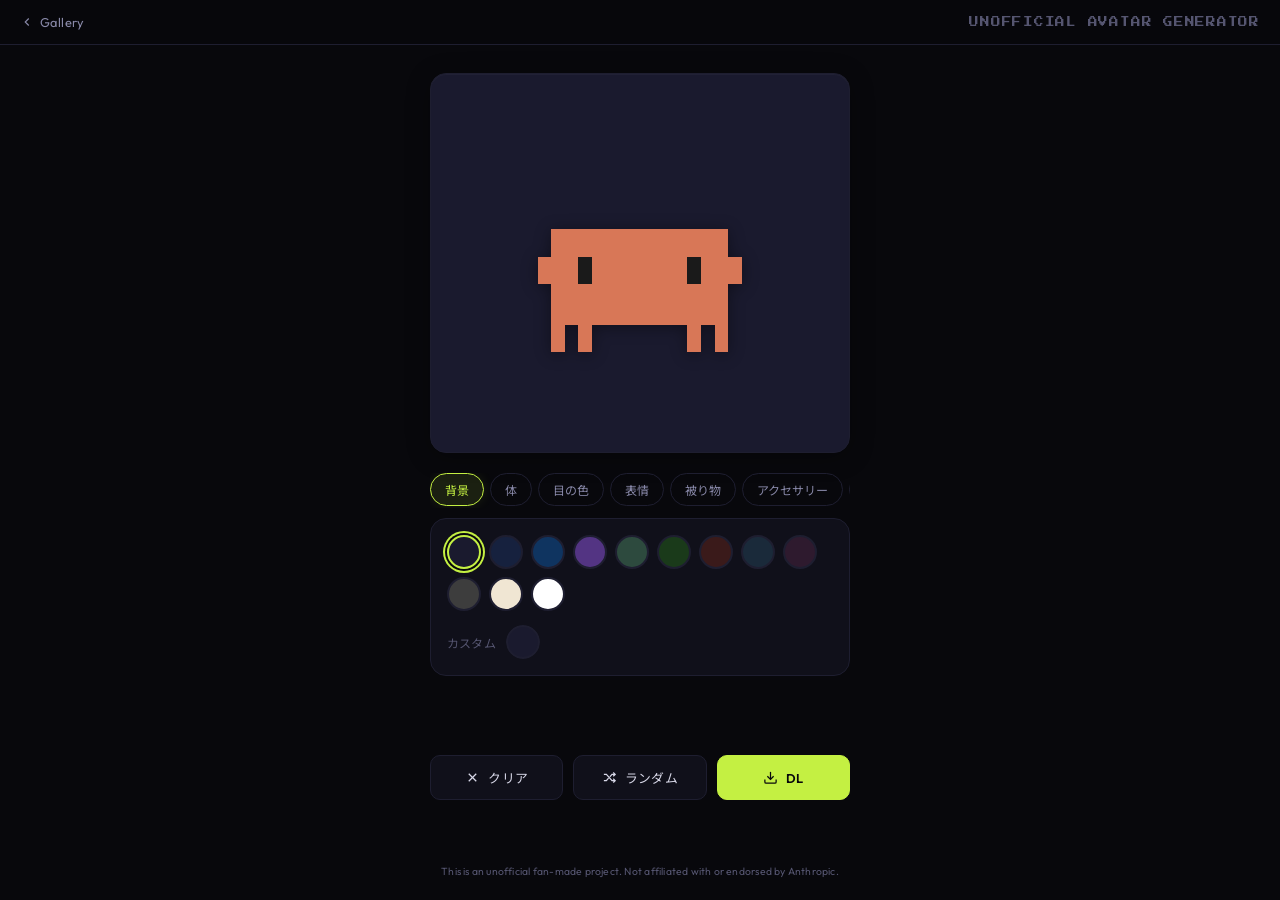
==== avatar-generator/index.html @ 3f7c80bf "refactor: ディレクトリ名を claude-avatar → avatar-generator に変更 商標リスク軽減のためURLパスからもClaude名称を除去。 ダウンロードファイル名も " ====
<!DOCTYPE html>
<html lang="ja">
<head>
<meta charset="UTF-8">
<meta name="viewport" content="width=device-width,initial-scale=1,maximum-scale=1,user-scalable=no">
<title>Unofficial Avatar Generator</title>
<link rel="preconnect" href="https://fonts.googleapis.com">
<link rel="preconnect" href="https://fonts.gstatic.com" crossorigin>
<link href="https://fonts.googleapis.com/css2?family=Outfit:wght@300;400;600&family=Noto+Sans+JP:wght@400;600&family=Press+Start+2P&display=swap" rel="stylesheet">
<link rel="stylesheet" href="./assets/css/avatar.css">
</head>
<body>

<header class="header">
  <a href="../" class="header__back">
    <svg viewBox="0 0 24 24"><path d="M15 18l-6-6 6-6"/></svg>
    Gallery
  </a>
  <span class="header__title">UNOFFICIAL AVATAR GENERATOR</span>
</header>

<main class="main">
  <!-- プレビュー -->
  <div class="preview" id="preview"></div>

  <!-- カスタマイズパネル -->
  <div class="panel">
    <div class="panel__tabs" id="panel-tabs"></div>
    <div class="panel__options" id="panel-options"></div>
  </div>

  <!-- アクションボタン -->
  <div class="actions">
    <button class="btn" id="btn-clear">
      <svg width="15" height="15" viewBox="0 0 24 24" fill="none" stroke="currentColor" stroke-width="2"><path d="M18 6L6 18"/><path d="M6 6l12 12"/></svg>
      クリア
    </button>
    <button class="btn" id="btn-random">
      <svg width="15" height="15" viewBox="0 0 24 24" fill="none" stroke="currentColor" stroke-width="2"><path d="M18 4l3 3-3 3"/><path d="M18 20l3-3-3-3"/><path d="M3 7h4l9 10h5"/><path d="M21 7h-5l-3.5 4"/><path d="M3 17h4l3.5-4"/></svg>
      ランダム
    </button>
    <button class="btn btn--primary" id="btn-download">
      <svg width="15" height="15" viewBox="0 0 24 24" fill="none" stroke="currentColor" stroke-width="2"><path d="M21 15v4a2 2 0 01-2 2H5a2 2 0 01-2-2v-4"/><polyline points="7 10 12 15 17 10"/><line x1="12" y1="15" x2="12" y2="3"/></svg>
      DL
    </button>
  </div>
</main>

<footer class="disclaimer">
  This is an unofficial fan-made project. Not affiliated with or endorsed by Anthropic.
</footer>

<script src="./assets/js/avatar.js"></script>
</body>
</html>
---- avatar-generator/assets/css/avatar.css ----
/* ===========================
   Unofficial Avatar Generator
   ピクセルアート × ターミナル美学
   =========================== */

/* --- CSS変数 --- */
:root {
  --bg-primary: #08080c;
  --bg-secondary: #10101a;
  --bg-tertiary: #181824;
  --border-color: #1e1e30;
  --border-hover: #2e2e48;
  --text-primary: #d8d8e8;
  --text-secondary: #8888a8;
  --text-muted: #555570;
  --accent: #c4f042;
  --accent-dim: rgba(196, 240, 66, 0.1);
  --accent-glow: rgba(196, 240, 66, 0.25);
  --preview-bg: #1a1a2e;
  --radius: 16px;
  --radius-sm: 10px;
  --transition: 0.2s ease;
}

/* --- リセット --- */
*,
*::before,
*::after {
  margin: 0;
  padding: 0;
  box-sizing: border-box;
}

html {
  font-size: 16px;
  -webkit-text-size-adjust: 100%;
}

body {
  font-family: 'Outfit', 'Noto Sans JP', system-ui, sans-serif;
  background: var(--bg-primary);
  color: var(--text-primary);
  min-height: 100dvh;
  display: flex;
  flex-direction: column;
  overflow-x: hidden;
}

/* --- ヘッダー --- */
.header {
  display: flex;
  align-items: center;
  justify-content: space-between;
  padding: 14px 20px;
  border-bottom: 1px solid var(--border-color);
  flex-shrink: 0;
  backdrop-filter: blur(12px);
  background: rgba(8, 8, 12, 0.8);
  position: sticky;
  top: 0;
  z-index: 10;
}

.header__back {
  display: flex;
  align-items: center;
  gap: 6px;
  color: var(--text-secondary);
  text-decoration: none;
  font-size: 0.8rem;
  transition: color var(--transition);
  letter-spacing: 0.03em;
}

.header__back:hover {
  color: var(--accent);
}

.header__back svg {
  width: 14px;
  height: 14px;
  stroke: currentColor;
  fill: none;
  stroke-width: 2;
}

.header__title {
  font-family: 'Press Start 2P', monospace;
  font-size: 0.55rem;
  color: var(--text-muted);
  letter-spacing: 0.08em;
}

/* --- メインレイアウト --- */
.main {
  flex: 1;
  display: flex;
  flex-direction: column;
  max-width: 480px;
  width: 100%;
  margin: 0 auto;
  padding: 20px 16px;
  gap: 16px;
  animation: fadeIn 0.5s ease;
}

@keyframes fadeIn {
  from { opacity: 0; transform: translateY(8px); }
  to { opacity: 1; transform: translateY(0); }
}

/* --- プレビューエリア --- */
.preview {
  display: flex;
  justify-content: center;
  align-items: center;
  align-self: center;
  width: 100%;
  aspect-ratio: 1 / 1;
  max-height: 340px;
  border-radius: var(--radius);
  border: 1px solid var(--border-color);
  overflow: hidden;
  position: relative;
  transition: background-color 0.4s ease;
  /* 微細なノイズテクスチャ風の奥行き感 */
  box-shadow:
    inset 0 1px 0 rgba(255, 255, 255, 0.03),
    0 4px 24px rgba(0, 0, 0, 0.3);
}

/* ピクセルグリッドの薄いオーバーレイ */
.preview::after {
  content: '';
  position: absolute;
  inset: 0;
  background-image:
    linear-gradient(rgba(255,255,255,0.015) 1px, transparent 1px),
    linear-gradient(90deg, rgba(255,255,255,0.015) 1px, transparent 1px);
  background-size: 8.33% 8.33%;
  pointer-events: none;
  opacity: 0;
  transition: opacity 0.3s ease;
}

.preview:hover::after {
  opacity: 1;
}

.preview__svg {
  width: 75%;
  height: auto;
  transition: transform 0.3s ease;
  /* ドロップシャドウでキャラクターに存在感を出す */
  filter: drop-shadow(0 2px 8px rgba(0,0,0,0.4));
}

/* ランダムボタン押下時のバウンスアニメーション */
.preview.bounce .preview__svg {
  animation: bounceAnim 0.4s ease;
}

@keyframes bounceAnim {
  0% { transform: scale(1); }
  30% { transform: scale(0.88) rotate(-3deg); }
  60% { transform: scale(1.06) rotate(1deg); }
  100% { transform: scale(1) rotate(0); }
}

/* --- カスタマイズパネル --- */
.panel {
  display: flex;
  flex-direction: column;
  gap: 10px;
  flex: 1;
}

/* カテゴリタブ */
.panel__tabs {
  display: flex;
  gap: 6px;
  overflow-x: auto;
  scrollbar-width: none;
  -webkit-overflow-scrolling: touch;
  padding-bottom: 2px;
}

.panel__tabs::-webkit-scrollbar {
  display: none;
}

.tab-btn {
  flex-shrink: 0;
  padding: 7px 14px;
  border: 1px solid var(--border-color);
  border-radius: 20px;
  background: transparent;
  color: var(--text-secondary);
  font-size: 0.75rem;
  cursor: pointer;
  transition: all var(--transition);
  font-family: inherit;
  white-space: nowrap;
  animation: tabFadeIn 0.3s ease both;
}

@keyframes tabFadeIn {
  from { opacity: 0; transform: translateY(4px); }
  to { opacity: 1; transform: translateY(0); }
}

.tab-btn:hover {
  border-color: var(--border-hover);
  color: var(--text-primary);
}

.tab-btn.active {
  background: var(--accent-dim);
  border-color: var(--accent);
  color: var(--accent);
  box-shadow: 0 0 12px var(--accent-dim);
}

/* オプションエリア */
.panel__options {
  background: var(--bg-secondary);
  border: 1px solid var(--border-color);
  border-radius: var(--radius);
  padding: 16px;
  min-height: 100px;
}

/* カラーピッカー */
.color-section {
  display: flex;
  flex-direction: column;
  gap: 14px;
}

.color-presets {
  display: flex;
  gap: 8px;
  flex-wrap: wrap;
}

.color-swatch {
  width: 34px;
  height: 34px;
  border-radius: 50%;
  border: 2px solid var(--border-color);
  cursor: pointer;
  transition: all 0.15s ease;
  animation: swatchPop 0.25s ease both;
}

@keyframes swatchPop {
  from { opacity: 0; transform: scale(0.7); }
  to { opacity: 1; transform: scale(1); }
}

.color-swatch:hover {
  transform: scale(1.15);
  border-color: var(--border-hover);
}

.color-swatch.selected {
  border-color: var(--accent);
  box-shadow: 0 0 0 2px var(--bg-primary), 0 0 0 4px var(--accent);
  transform: scale(1.1);
}

.color-custom {
  display: flex;
  align-items: center;
  gap: 10px;
}

.color-custom label {
  font-size: 0.75rem;
  color: var(--text-muted);
  letter-spacing: 0.02em;
}

.color-custom input[type="color"] {
  width: 34px;
  height: 34px;
  border: none;
  border-radius: 50%;
  cursor: pointer;
  background: none;
  padding: 0;
}

.color-custom input[type="color"]::-webkit-color-swatch-wrapper {
  padding: 0;
}

.color-custom input[type="color"]::-webkit-color-swatch {
  border: 2px solid var(--border-color);
  border-radius: 50%;
}

/* プレースホルダーテキスト */
.placeholder-text {
  color: var(--text-muted);
  font-size: 0.8rem;
  text-align: center;
  padding: 20px 0;
  font-style: italic;
  letter-spacing: 0.02em;
}

/* --- パーツセレクター --- */
.part-grid {
  display: grid;
  grid-template-columns: repeat(3, 1fr);
  gap: 8px;
}

.part-btn {
  display: flex;
  flex-direction: column;
  align-items: center;
  gap: 4px;
  padding: 10px 6px;
  border: 1px solid var(--border-color);
  border-radius: var(--radius-sm);
  background: transparent;
  color: var(--text-secondary);
  font-size: 0.7rem;
  font-family: inherit;
  cursor: pointer;
  transition: all var(--transition);
  animation: swatchPop 0.25s ease both;
}

.part-btn:hover {
  border-color: var(--border-hover);
  background: var(--bg-tertiary);
  color: var(--text-primary);
}

.part-btn.selected {
  border-color: var(--accent);
  background: var(--accent-dim);
  color: var(--accent);
  box-shadow: 0 0 12px var(--accent-dim);
}

.part-btn__icon {
  width: 32px;
  height: 32px;
  display: flex;
  align-items: center;
  justify-content: center;
  font-size: 1.1rem;
  line-height: 1;
}

.part-btn__icon svg {
  width: 100%;
  height: 100%;
}

.part-btn__label {
  white-space: nowrap;
  letter-spacing: 0.02em;
}

/* --- アクションボタン --- */
.actions {
  display: flex;
  gap: 10px;
  padding-bottom: 24px;
}

.btn {
  flex: 1;
  padding: 12px 16px;
  border: 1px solid var(--border-color);
  border-radius: var(--radius-sm);
  background: var(--bg-secondary);
  color: var(--text-primary);
  font-size: 0.8rem;
  font-family: inherit;
  cursor: pointer;
  transition: all var(--transition);
  display: flex;
  align-items: center;
  justify-content: center;
  gap: 8px;
  letter-spacing: 0.02em;
}

.btn:hover {
  border-color: var(--border-hover);
  background: var(--bg-tertiary);
  transform: translateY(-1px);
}

.btn:active {
  transform: translateY(0);
}

.btn--primary {
  background: var(--accent);
  color: #08080c;
  border-color: var(--accent);
  font-weight: 600;
}

.btn--primary:hover {
  background: #d4ff52;
  border-color: #d4ff52;
  box-shadow: 0 4px 20px var(--accent-glow);
}

/* --- レスポンシブ --- */
@media (min-width: 768px) {
  .main {
    max-width: 460px;
    padding: 28px 20px;
    gap: 20px;
  }

  .preview {
    max-height: 380px;
  }

  .header__title {
    font-size: 0.6rem;
  }
}

/* --- 免責表示 --- */
.disclaimer {
  text-align: center;
  padding: 12px 16px 20px;
  font-size: 0.65rem;
  color: var(--text-muted);
  letter-spacing: 0.02em;
  line-height: 1.5;
}

@media (max-width: 480px) {
  .main {
    padding: 12px 12px;
    gap: 12px;
  }

  .preview {
    max-height: 280px;
  }

  .header__title {
    font-size: 0.5rem;
  }
}
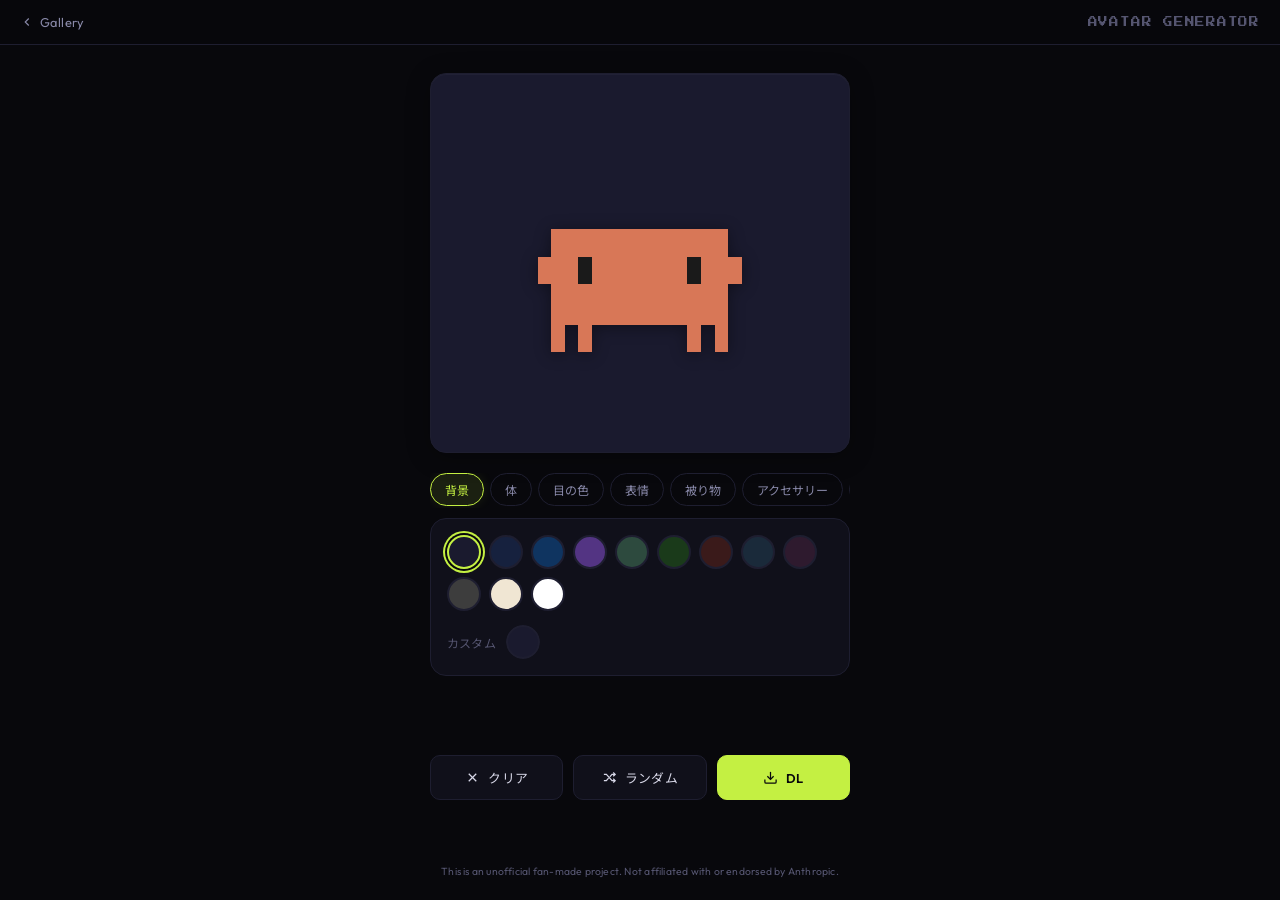
==== commit fa4eac6e: "refactor: タイトルから「Unofficial」を削除し「Avatar Generator」に簡潔化 免責表示はフッターに残しつつ、タイトルをシンプルに変更。" ====
--- a/avatar-generator/index.html
+++ b/avatar-generator/index.html
@@ -3,7 +3,7 @@
 <head>
 <meta charset="UTF-8">
 <meta name="viewport" content="width=device-width,initial-scale=1,maximum-scale=1,user-scalable=no">
-<title>Unofficial Avatar Generator</title>
+<title>Avatar Generator</title>
 <link rel="preconnect" href="https://fonts.googleapis.com">
 <link rel="preconnect" href="https://fonts.gstatic.com" crossorigin>
 <link href="https://fonts.googleapis.com/css2?family=Outfit:wght@300;400;600&family=Noto+Sans+JP:wght@400;600&family=Press+Start+2P&display=swap" rel="stylesheet">
@@ -16,7 +16,7 @@
     <svg viewBox="0 0 24 24"><path d="M15 18l-6-6 6-6"/></svg>
     Gallery
   </a>
-  <span class="header__title">UNOFFICIAL AVATAR GENERATOR</span>
+  <span class="header__title">AVATAR GENERATOR</span>
 </header>
 
 <main class="main">
--- a/avatar-generator/assets/css/avatar.css
+++ b/avatar-generator/assets/css/avatar.css
@@ -1,5 +1,5 @@
 /* ===========================
-   Unofficial Avatar Generator
+   Avatar Generator
    ピクセルアート × ターミナル美学
    =========================== */
 
